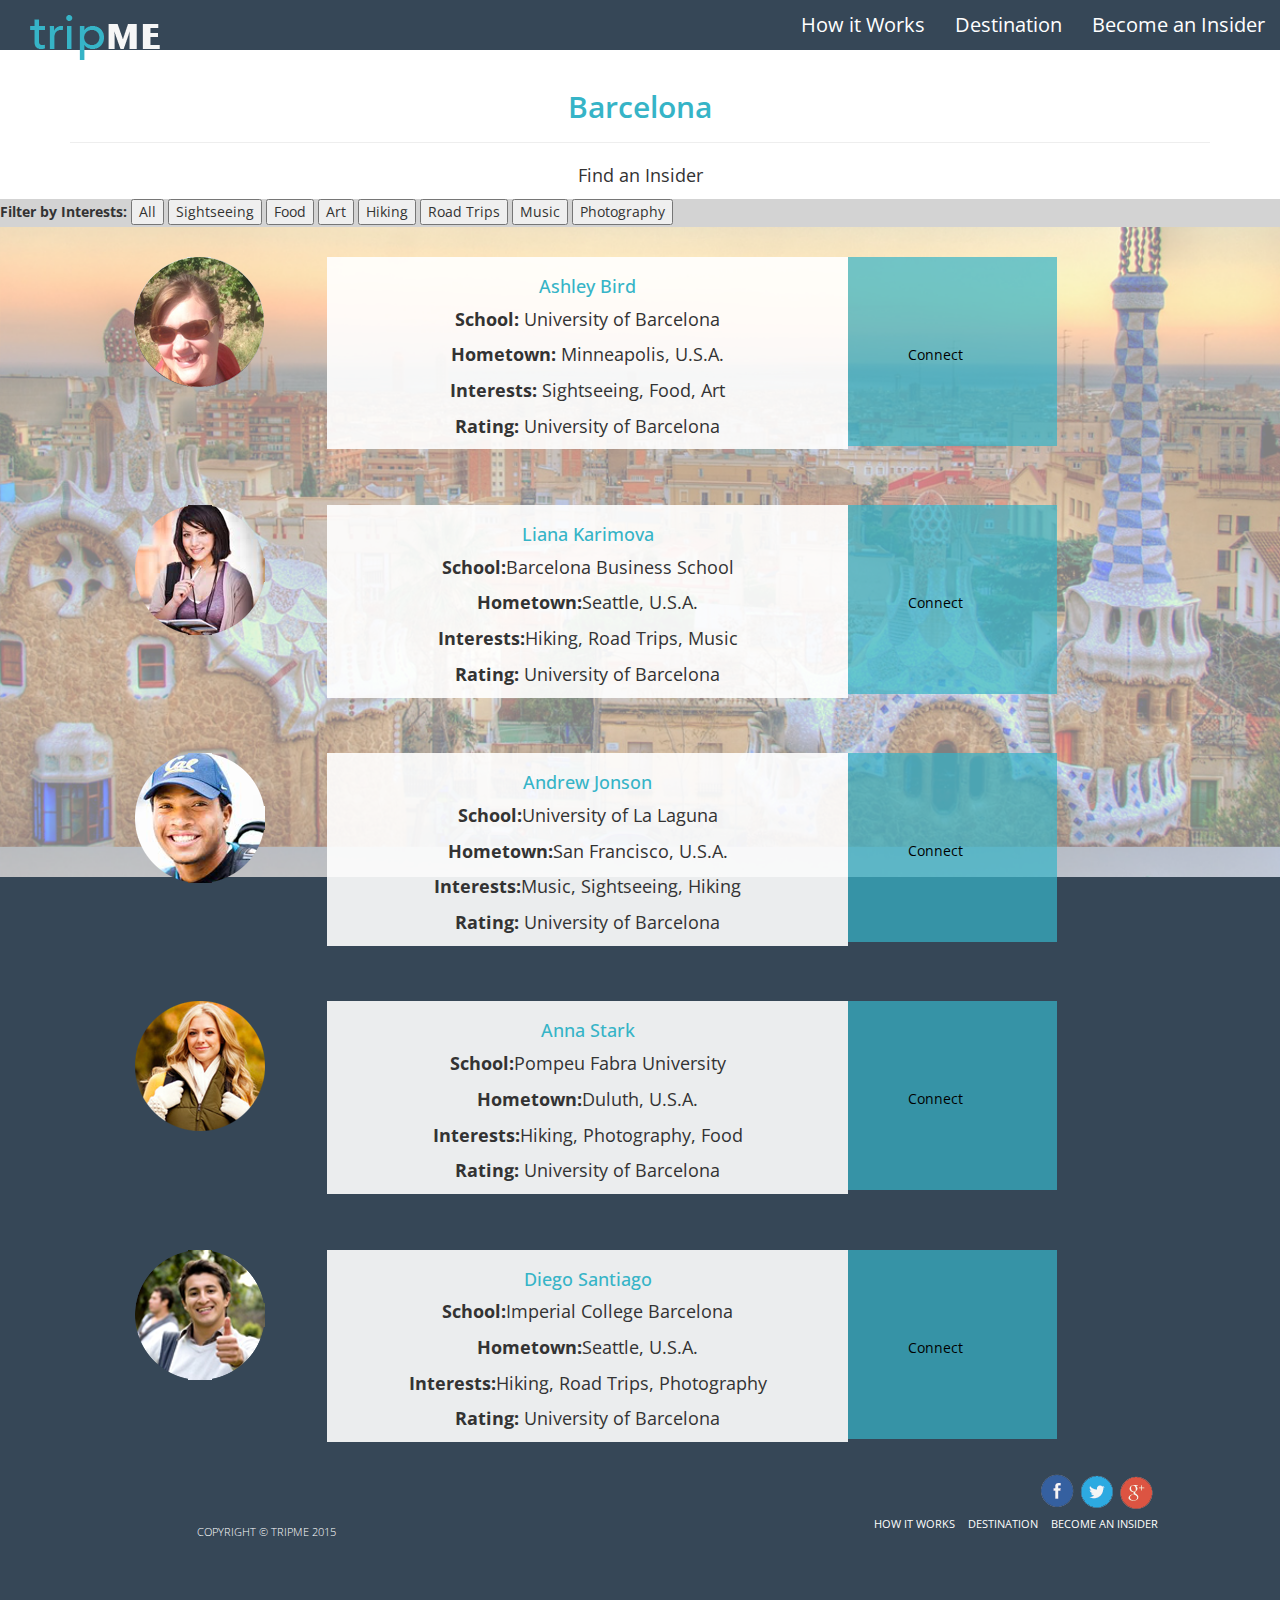
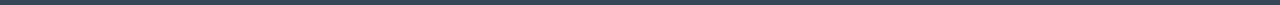
==== Barcelona.html @ d56a4b71 "fixed names and photos" ====
<!DOCTYPE html>
<html>
    <head>
        <meta charset="utf-8">
        <meta http-equiv="X-UA-Compatible" content="IE=edge">
        <title>TripMe</title>
        <meta name="description" content="An interactive getting started guide for Brackets.">

        <link href="css/bootstrap.min.css" rel="stylesheet">
            <link href="css/TripMe.css" rel="stylesheet">
            <link href="css/barcelona.css" rel="stylesheet">
	<link href='http://fonts.googleapis.com/css?family=Open+Sans:400italic,400,600,700' rel='stylesheet' type='text/css'>
    </head>
    <body>
    	<div class= "destinationsHeader">
    <nav class="navbar-default">
  <div class="container-fluid">
    <!-- Brand and toggle get grouped for better mobile display -->
    <div class="navbar-header">
      <a class="navbar-brand" href="index.html"><img src="Images\tripme_logo.png"/></a>
    </div>

    <!-- Collect the nav links, forms, and other content for toggling -->
    <div class="collapse navbar-collapse" id="bs-example-navbar-collapse-1">
      <ul class="nav navbar-nav navbar-right">
        <li><a href="#">How it Works</a></li>
      <ul class="nav navbar-nav navbar-right">
        <li><a href="#">Destination</a></li>
        <li><a href="#">Become an Insider</a></li>
      </ul>
    </div><!-- /.navbar-collapse -->
  </div><!-- /.container-fluid -->
</nav>

</div>
<div class="container">
  <div class="page-header">
    <h1>Barcelona</h1>     
  </div>
  <p>Find an Insider</p>      
  
</div>
<div class="filterBar">
	  <label>Filter by Interests:</label>
  
  <button class="filter" data-filter="all">All</button>
  <button class="filter" data-filter=".sightseeing">Sightseeing</button>
  <button class="filter" data-filter=".food">Food</button>
  <button class="filter" data-filter=".art">Art</button>
  <button class="filter" data-filter=".hiking">Hiking</button>
  <button class="filter" data-filter=".roadTrips">Road Trips</button>
  <button class="filter" data-filter=".music">Music</button>
  <button class="filter" data-filter=".photography">Photography</button>

<div id="Container" class="barcelona-background">
	<div class="col-md-12 barcInsider mix sightseeing food art">
			<div class="col-md-2 col-md-offset-1">
				<img src="Images/ashley.png" />
			</div>
			<div class="col-md-5  meet-insider-info">
				<h2>Ashley Bird</h2>
				<p><b>School:</b> University of Barcelona</p>
				<p><b>Hometown:</b> Minneapolis, U.S.A.</p>
				<p><b>Interests:</b> Sightseeing, Food, Art</p>
				<p><b>Rating:</b> University of Barcelona</p>
			</div>
			<a href="profile.html"><div class="col-md-2 messageInsider"><span>Connect</span></div></a>
		</div>
			<div class="col-md-12 barcInsider mix hiking roadTrips music">
			<div class="col-md-2 col-md-offset-1">
				<img src="Images/woman2.png" />
			</div>
			<div class="col-md-5  meet-insider-info">
				<h2>Liana Karimova</h2>
				<p><b>School:</b>Barcelona Business School</p>
				<p><b>Hometown:</b>Seattle, U.S.A.</p>
				<p><b>Interests:</b>Hiking, Road Trips, Music</p>
				<p><b>Rating:</b> University of Barcelona</p>
			</div>
			<a href="profile.html"><div class="col-md-2 messageInsider"><span>Connect</span></div></a>
		</div>
		<div class="col-md-12 barcInsider mix music sightseeing hiking">
			<div class="col-md-2 col-md-offset-1">
				<img src="Images/man2.png" />
			</div>
			<div class="col-md-5  meet-insider-info">
				<h2>Andrew Jonson</h2>
				<p><b>School:</b>University of La Laguna</p>
				<p><b>Hometown:</b>San Francisco, U.S.A.</p>
				<p><b>Interests:</b>Music, Sightseeing, Hiking</p>
				<p><b>Rating:</b> University of Barcelona</p>
			</div>
			<a href="#"><div class="col-md-2 messageInsider"><span>Connect</span></div></a>
		</div>
		<div class="col-md-12 barcInsider mix hiking photography food">
			<div class="col-md-2 col-md-offset-1">
				<img src="Images/woman1.png" />
			</div>
			<div class="col-md-5  meet-insider-info">
				<h2>Anna Stark</h2>
				<p><b>School:</b>Pompeu Fabra University</p>
				<p><b>Hometown:</b>Duluth, U.S.A.</p>
				<p><b>Interests:</b>Hiking, Photography, Food</p>
				<p><b>Rating:</b> University of Barcelona</p>
			</div>
			<a href="profile.htmll"><div class="col-md-2 messageInsider"><span>Connect</span></div></a>
		</div>
		<div class="col-md-12 barcInsider mix photography roadTrips hiking">
			<div class="col-md-2 col-md-offset-1">
				<img src="Images/man3.png" />
			</div>
			<div class="col-md-5  meet-insider-info">
				<h2>Diego Santiago</h2>
				<p><b>School:</b>Imperial College Barcelona</p>
				<p><b>Hometown:</b>Seattle, U.S.A.</p>
				<p><b>Interests:</b>Hiking, Road Trips, Photography</p>
				<p><b>Rating:</b> University of Barcelona</p>
			</div>
			<a href="profile.html"><div class="col-md-2 messageInsider"><span>Connect</span></div></a>
		</div>
		
		
	</div>
	  <!--Footer Area-->
<div class="footer container-fluid">
		<div class="footercontent row">
			<div class="col-lg-2 col-lg-offset-9 col-md-3 col-md-offset-8 col-sm-3 col-sm-offset-8 col-xs-11 col-xs-offset-1">
				<img src="Images/socialmedia.png" />
			</div>
		</div>
		<div class="row">
			<div class="copyright col-md-3 col-md-offset-1">
				<p>Copyright &copy; TripMe 2015</p>
			</div>
			<div class="footer-nav col-lg-7 col-md-7 col-sm-7 col-xs-11 col-xs-offset-1">
				<ul>
					<li><a href="#">How it Works</a></li>
					<li><a href="#">Destination</a></li>
					<li><a href="#">Become an Insider</a></li>
				</ul>
				</div>
		</div>
	<div class="footerbottom container-fluid"></div>
</div>
	            <!-- jQuery (necessary for Bootstrap's JavaScript plugins) -->
    <script src="https://ajax.googleapis.com/ajax/libs/jquery/1.11.2/jquery.min.js"></script>
    <!-- Include all compiled plugins (below), or include individual files as needed -->
    <script src="js/bootstrap.min.js"></script>
	<script src="js/jquery.mixitup.min.js"></script>
    <script src="js/filter.js"></script>
	</body>
</html>
---- css/TripMe.css ----
body {
	font-family: 'Open Sans', sans-serif;	
}
h1{

	color: #36b4c7;
	text-align: center;
	font-weight: 600;
	font-size: 30px;
}
h2{
	color: #36b4c7;
	text-align: center;
	font-size: 18px;
}
p{
	text-align: center;
	font-size: 18px;
}
.how{
	text-align: center;	
}
.navbar-default {
    background:none;
    
    }
    .navbar-default .navbar-nav > li > a {
     color: white; 
     font-size:20px;
     
    }

.navbar-default .navbar-nav > li > a:hover, .navbar-default .navbar-nav > li > a:focus {
    background-color: none;
    color: #bce6ec;
}
    
.background-image {
	background-image: url("../Images/headerimage.jpg");
	min-height: 500px;
	background-attachment: fixed;

	}

.login {
	margin-top: 80px;
	background-color: rgba(255,255,255,0.5);
}

.meet-insiders {
	background-image: url("../Images/insiderbkg.jpg");
	background-attachment: fixed;
	padding-bottom: 15px;
	background-repeat: no-repeat;

}

.meet-insiders h1 {
	color: white;
	 text-shadow: 1px 1px 1px #000;
}


.meet-insider-info h1 {
	font-size: 1.3em;
	color: #36b4c7;
}
.meet-insider-info {
	background-color: rgba(255,255,255,0.9);
}

.meet-insider-row {
	margin-bottom: 25px;
}

.testmonial {
	margin-bottom: 25px;
}

.testmonial p {
		text-align: left;
}

.footer {
	background-color: #364757;
}

.footercontent {
	margin-top: 25px;
	text-align: right;
}

.copyright p {
	color: white;
	text-transform: uppercase; 
	font-weight: 300;
	margin-top: 12px;
	font-size: .75em;
}

.footerbottom {
	background: url(../images/tripmefooter.png);
	background-repeat: no-repeat;
	background-position: bottom right;
	min-height: 55px;
/* 	background-color: #f7ba17; */
}

/*Footer Nav*/


.footer-nav {
	margin: 0;
}

.footer-nav ul {
	margin: 0;
	padding: 0;
	list-style-type: none;
	text-align: right;
}

.footer-nav ul li {
	display: inline;
	padding-left: 8px;
	margin-left: 1px;
	background: url('../images/nav_icon.png') no-repeat 0px 1px;
}

.footer-nav>ul li:first-child {
background: none;
}

.footer-nav ul li a {
	color: white;
	text-decoration: none;
	text-transform: uppercase;
	font-size: .8em;
}

.footer-nav ul li.active a {
	color: #58595b;
}

.footer-nav ul li a:hover {
	color: #58595b;
}
---- css/barcelona.css ----
.barcelona-background{
	background-image:  url("../Images/barcelona.png");
	height: 650px;
	background-position-y: -200px;
 	background-size: cover;
}
.destinationsHeader{
	background-color: #364757;		
}
.filterBar{
	background-color: lightgrey;
	
}
.barcInsider{
	margin-top: 30px;
	
}
.messageInsider{
	background-color: rgba(54,180,199,0.7);
	height: 189px;
	color: black;
}
.barcelona-background .mix{
  text-align: left;

  margin-bottom: 2%;
  display: none;
}
.barcelona-background span{
	display: inline-block;
	margin-top: 88px;
	margin-left: 45px;
	
}
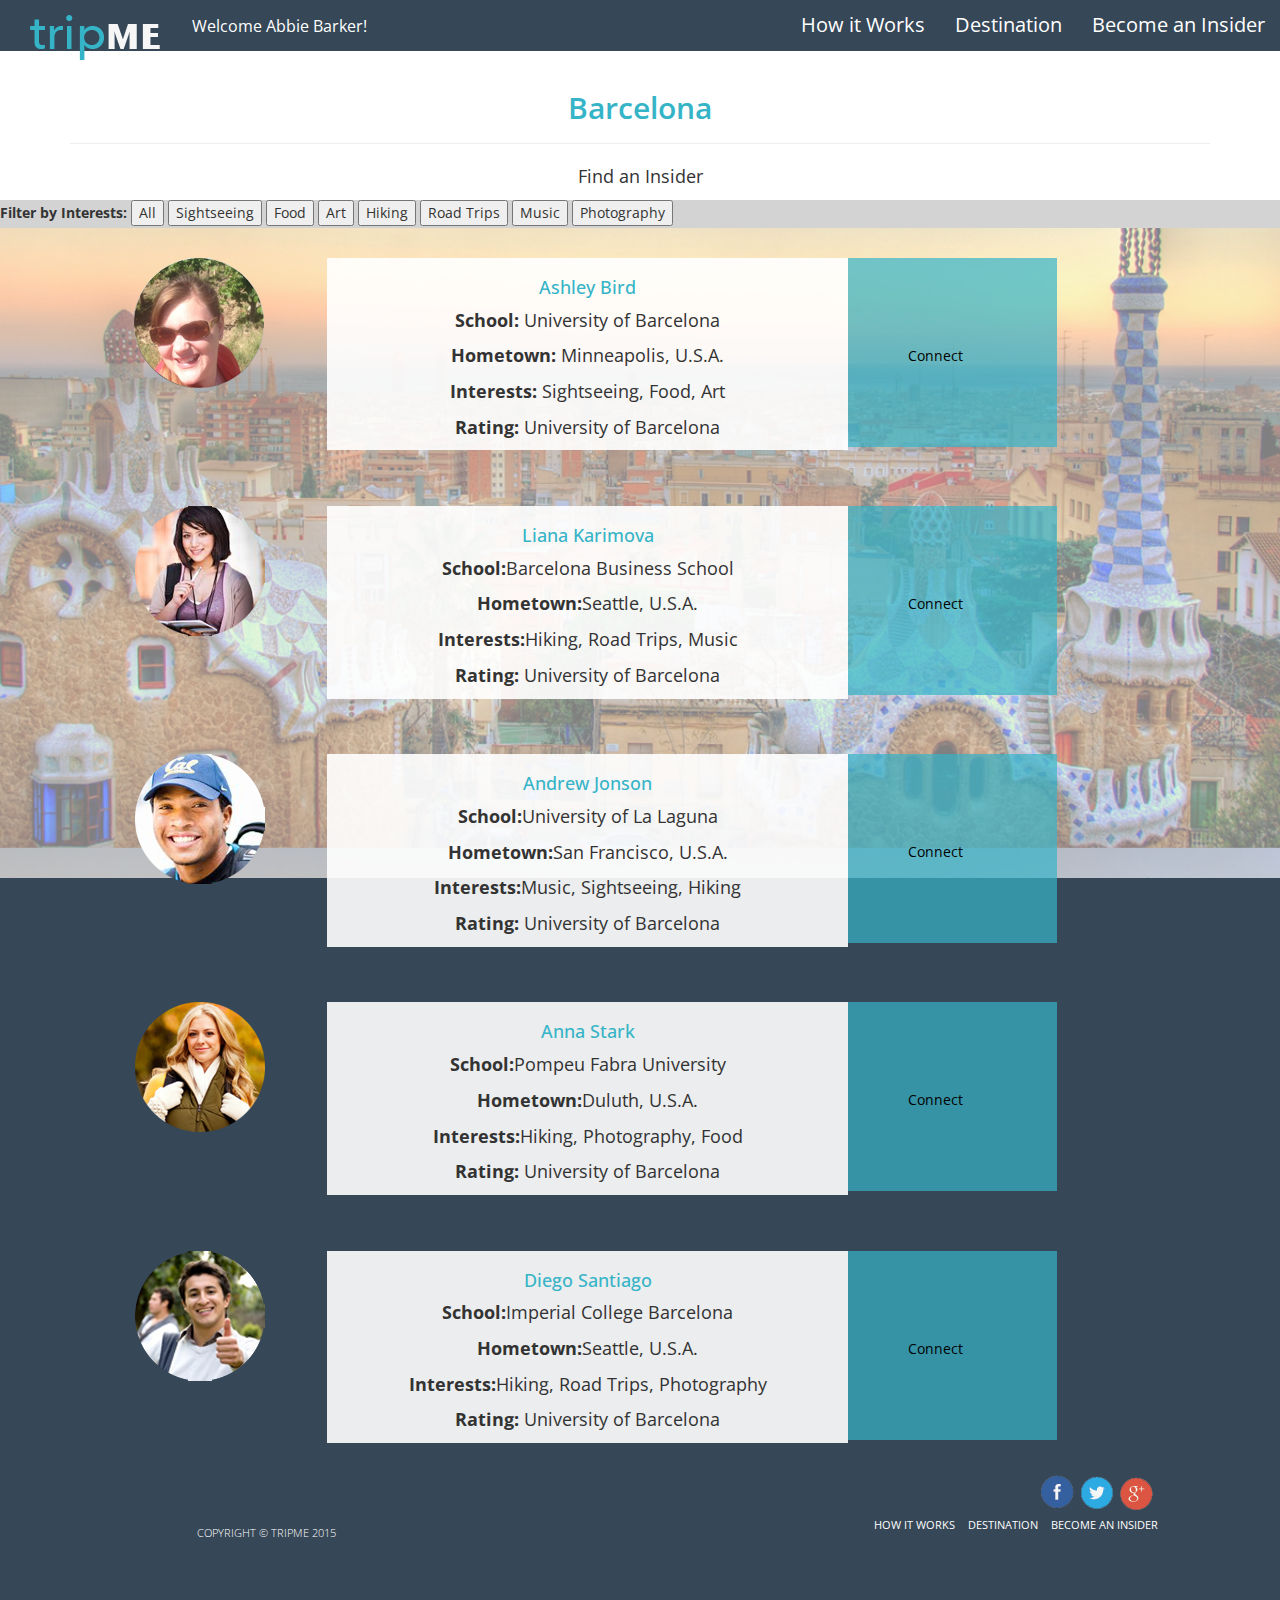
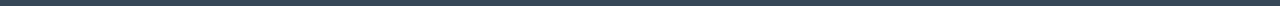
==== commit 879c7199: "Abbie Barker" ====
--- a/Barcelona.html
+++ b/Barcelona.html
@@ -18,10 +18,13 @@
     <!-- Brand and toggle get grouped for better mobile display -->
     <div class="navbar-header">
       <a class="navbar-brand" href="index.html"><img src="Images\tripme_logo.png"/></a>
+      <ul class="nav navbar-nav navbar-right">
+        <li><a href="#"><font size="3">Welcome Abbie Barker!</font></a></li>
     </div>
 
     <!-- Collect the nav links, forms, and other content for toggling -->
     <div class="collapse navbar-collapse" id="bs-example-navbar-collapse-1">
+    	
       <ul class="nav navbar-nav navbar-right">
         <li><a href="#">How it Works</a></li>
       <ul class="nav navbar-nav navbar-right">
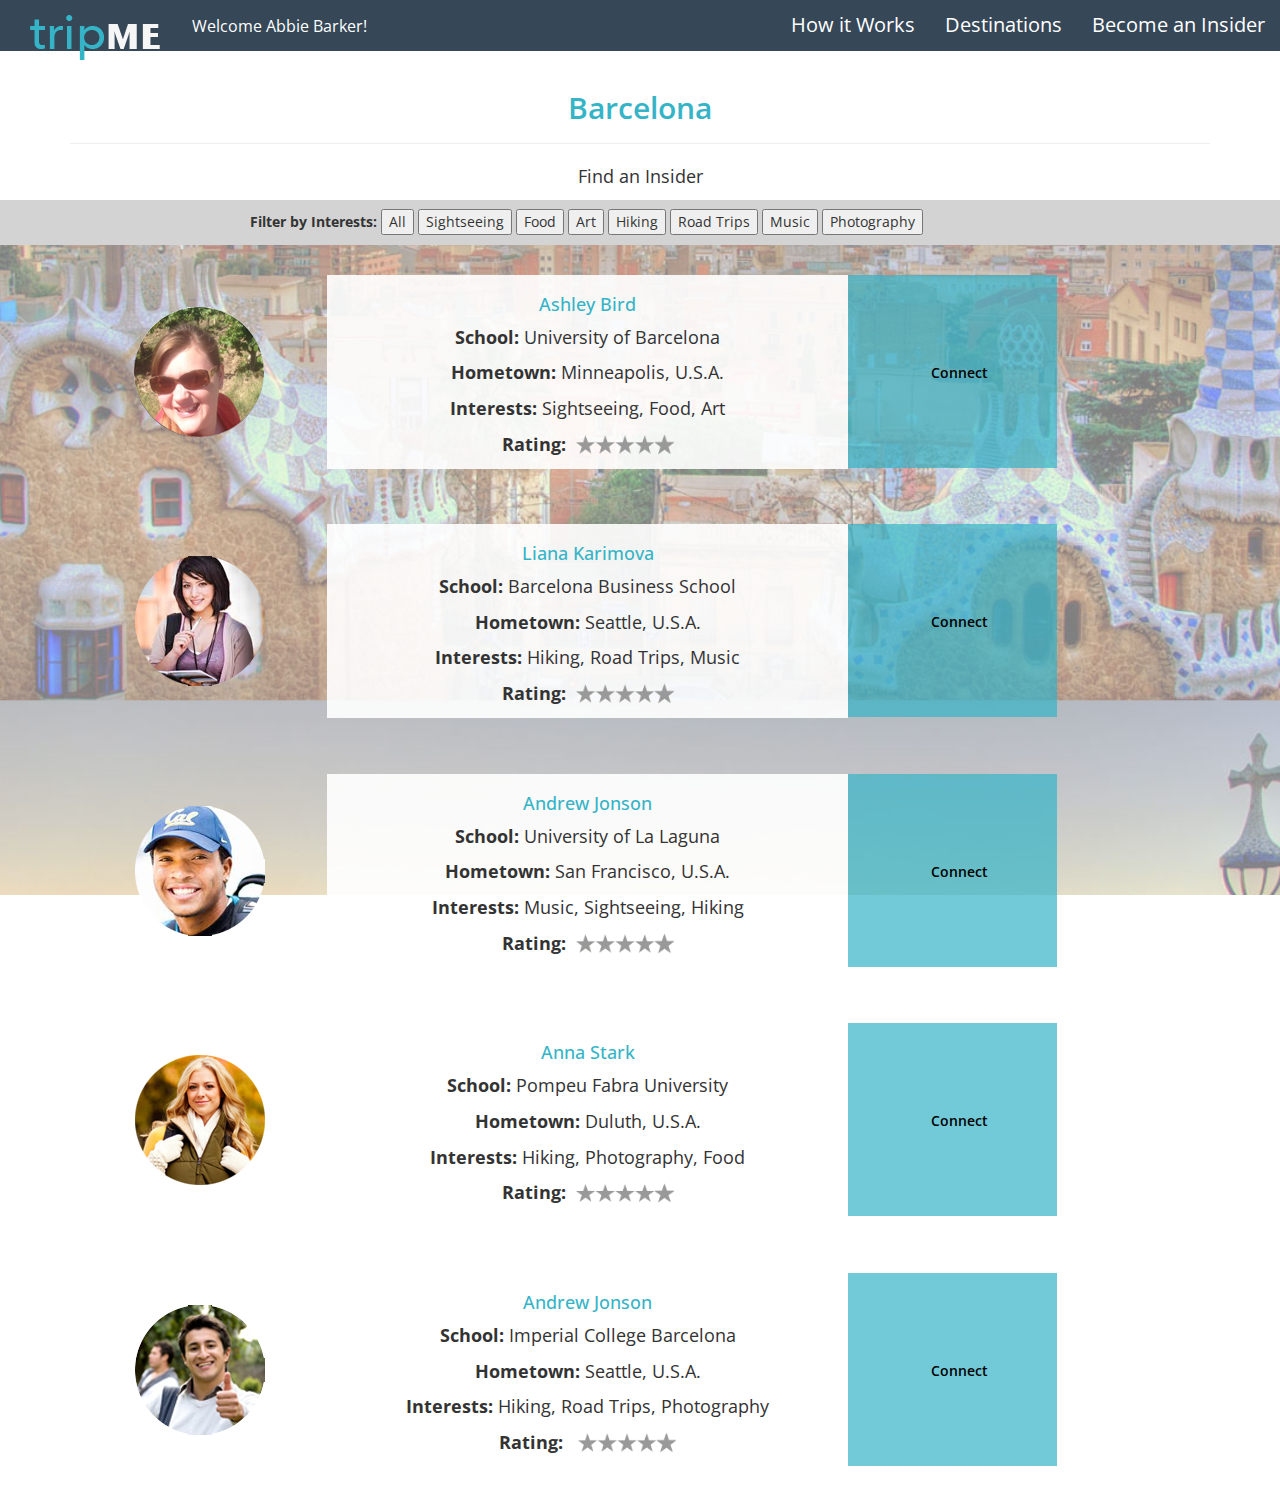
==== commit 0c9cbb50: "Updating barcelona" ====
--- a/Barcelona.html
+++ b/Barcelona.html
@@ -26,9 +26,9 @@
     <div class="collapse navbar-collapse" id="bs-example-navbar-collapse-1">
     	
       <ul class="nav navbar-nav navbar-right">
-        <li><a href="#">How it Works</a></li>
+        <li><a href="index">How it Works</a></li>
       <ul class="nav navbar-nav navbar-right">
-        <li><a href="#">Destination</a></li>
+        <li><a href="destinations">Destinations</a></li>
         <li><a href="#">Become an Insider</a></li>
       </ul>
     </div><!-- /.navbar-collapse -->
@@ -54,77 +54,83 @@
   <button class="filter" data-filter=".roadTrips">Road Trips</button>
   <button class="filter" data-filter=".music">Music</button>
   <button class="filter" data-filter=".photography">Photography</button>
+  </div>
 
 <div id="Container" class="barcelona-background">
 	<div class="col-md-12 barcInsider mix sightseeing food art">
-			<div class="col-md-2 col-md-offset-1">
+			<div class="col-md-2 col-md-offset-1 insider">
 				<img src="Images/ashley.png" />
+
 			</div>
 			<div class="col-md-5  meet-insider-info">
 				<h2>Ashley Bird</h2>
 				<p><b>School:</b> University of Barcelona</p>
 				<p><b>Hometown:</b> Minneapolis, U.S.A.</p>
 				<p><b>Interests:</b> Sightseeing, Food, Art</p>
-				<p><b>Rating:</b> University of Barcelona</p>
+				<p><b>Rating:</b><img src="Images/5stars.png"/></p>
 			</div>
 			<a href="profile.html"><div class="col-md-2 messageInsider"><span>Connect</span></div></a>
 		</div>
 			<div class="col-md-12 barcInsider mix hiking roadTrips music">
-			<div class="col-md-2 col-md-offset-1">
+			<div class="col-md-2 col-md-offset-1 insider">
 				<img src="Images/woman2.png" />
 			</div>
-			<div class="col-md-5  meet-insider-info">
+			<div class="col-md-5  meet-insider-info ">
 				<h2>Liana Karimova</h2>
-				<p><b>School:</b>Barcelona Business School</p>
-				<p><b>Hometown:</b>Seattle, U.S.A.</p>
-				<p><b>Interests:</b>Hiking, Road Trips, Music</p>
-				<p><b>Rating:</b> University of Barcelona</p>
+				<p><b>School:</b> Barcelona Business School</p>
+				<p><b>Hometown:</b> Seattle, U.S.A.</p>
+				<p><b>Interests:</b> Hiking, Road Trips, Music</p>
+				<p><b>Rating:</b><img src="Images/5stars.png"/></p>
 			</div>
 			<a href="profile.html"><div class="col-md-2 messageInsider"><span>Connect</span></div></a>
 		</div>
 		<div class="col-md-12 barcInsider mix music sightseeing hiking">
-			<div class="col-md-2 col-md-offset-1">
+			<div class="col-md-2 col-md-offset-1 insider">
 				<img src="Images/man2.png" />
+
 			</div>
 			<div class="col-md-5  meet-insider-info">
 				<h2>Andrew Jonson</h2>
-				<p><b>School:</b>University of La Laguna</p>
-				<p><b>Hometown:</b>San Francisco, U.S.A.</p>
-				<p><b>Interests:</b>Music, Sightseeing, Hiking</p>
-				<p><b>Rating:</b> University of Barcelona</p>
+				<p><b>School:</b> University of La Laguna</p>
+				<p><b>Hometown:</b> San Francisco, U.S.A.</p>
+				<p><b>Interests:</b> Music, Sightseeing, Hiking</p>
+				<p><b>Rating:</b><img src="Images/5stars.png"/></p>
 			</div>
 			<a href="#"><div class="col-md-2 messageInsider"><span>Connect</span></div></a>
 		</div>
 		<div class="col-md-12 barcInsider mix hiking photography food">
-			<div class="col-md-2 col-md-offset-1">
+			<div class="col-md-2 col-md-offset-1 insider">
 				<img src="Images/woman1.png" />
+
 			</div>
 			<div class="col-md-5  meet-insider-info">
 				<h2>Anna Stark</h2>
-				<p><b>School:</b>Pompeu Fabra University</p>
-				<p><b>Hometown:</b>Duluth, U.S.A.</p>
-				<p><b>Interests:</b>Hiking, Photography, Food</p>
-				<p><b>Rating:</b> University of Barcelona</p>
+				<p><b>School:</b> Pompeu Fabra University</p>
+				<p><b>Hometown:</b> Duluth, U.S.A.</p>
+				<p><b>Interests:</b> Hiking, Photography, Food</p>
+				<p><b>Rating:</b><img src="Images/5stars.png"/></p>
 			</div>
 			<a href="profile.htmll"><div class="col-md-2 messageInsider"><span>Connect</span></div></a>
 		</div>
 		<div class="col-md-12 barcInsider mix photography roadTrips hiking">
-			<div class="col-md-2 col-md-offset-1">
-				<img src="Images/man3.png" />
+
+			<div class="col-md-2 col-md-offset-1 insider">
+				<img src="Images/man3.png"  />
 			</div>
 			<div class="col-md-5  meet-insider-info">
-				<h2>Diego Santiago</h2>
-				<p><b>School:</b>Imperial College Barcelona</p>
-				<p><b>Hometown:</b>Seattle, U.S.A.</p>
-				<p><b>Interests:</b>Hiking, Road Trips, Photography</p>
-				<p><b>Rating:</b> University of Barcelona</p>
+				<h2>Andrew Jonson</h2>
+				<p><b>School:</b> Imperial College Barcelona</p>
+				<p><b>Hometown:</b> Seattle, U.S.A.</p>
+				<p><b>Interests:</b> Hiking, Road Trips, Photography</p>
+				<p><b>Rating:</b> <img src="Images/5stars.png"/></p>
+
 			</div>
 			<a href="profile.html"><div class="col-md-2 messageInsider"><span>Connect</span></div></a>
 		</div>
 		
 		
 	</div>
-	  <!--Footer Area-->
+	  <!--Footer Area
 <div class="footer container-fluid">
 		<div class="footercontent row">
 			<div class="col-lg-2 col-lg-offset-9 col-md-3 col-md-offset-8 col-sm-3 col-sm-offset-8 col-xs-11 col-xs-offset-1">
@@ -144,8 +150,8 @@
 				</div>
 		</div>
 	<div class="footerbottom container-fluid"></div>
-</div>
-	            <!-- jQuery (necessary for Bootstrap's JavaScript plugins) -->
+</div>-->
+	<!-- jQuery (necessary for Bootstrap's JavaScript plugins) -->
     <script src="https://ajax.googleapis.com/ajax/libs/jquery/1.11.2/jquery.min.js"></script>
     <!-- Include all compiled plugins (below), or include individual files as needed -->
     <script src="js/bootstrap.min.js"></script>
--- a/css/barcelona.css
+++ b/css/barcelona.css
@@ -1,23 +1,28 @@
 .barcelona-background{
-	background-image:  url("../Images/barcelona.png");
+	background-image:  url("../Images/barcelona.jpg");
 	height: 650px;
 	background-position-y: -200px;
  	background-size: cover;
+ 	background-attachment:fixed;
 }
 .destinationsHeader{
 	background-color: #364757;		
 }
 .filterBar{
 	background-color: lightgrey;
+	height: 45px;
 	
 }
 .barcInsider{
 	margin-top: 30px;
 	
 }
+.insider {
+	margin-top: 32px;
+}
 .messageInsider{
 	background-color: rgba(54,180,199,0.7);
-	height: 189px;
+	height: 193px;
 	color: black;
 }
 .barcelona-background .mix{
@@ -29,7 +34,17 @@
 .barcelona-background span{
 	display: inline-block;
 	margin-top: 88px;
-	margin-left: 45px;
+	margin-left: 68px;
+	font-weight:600;
 	
 }
+.meet-insider-info img{
+	  width: 20%;
+  margin-left: 10px;
+  margin-bottom: 3px;
+}
+label{
+	margin-top: 12px;
+	margin-left: 250px;
+}
 
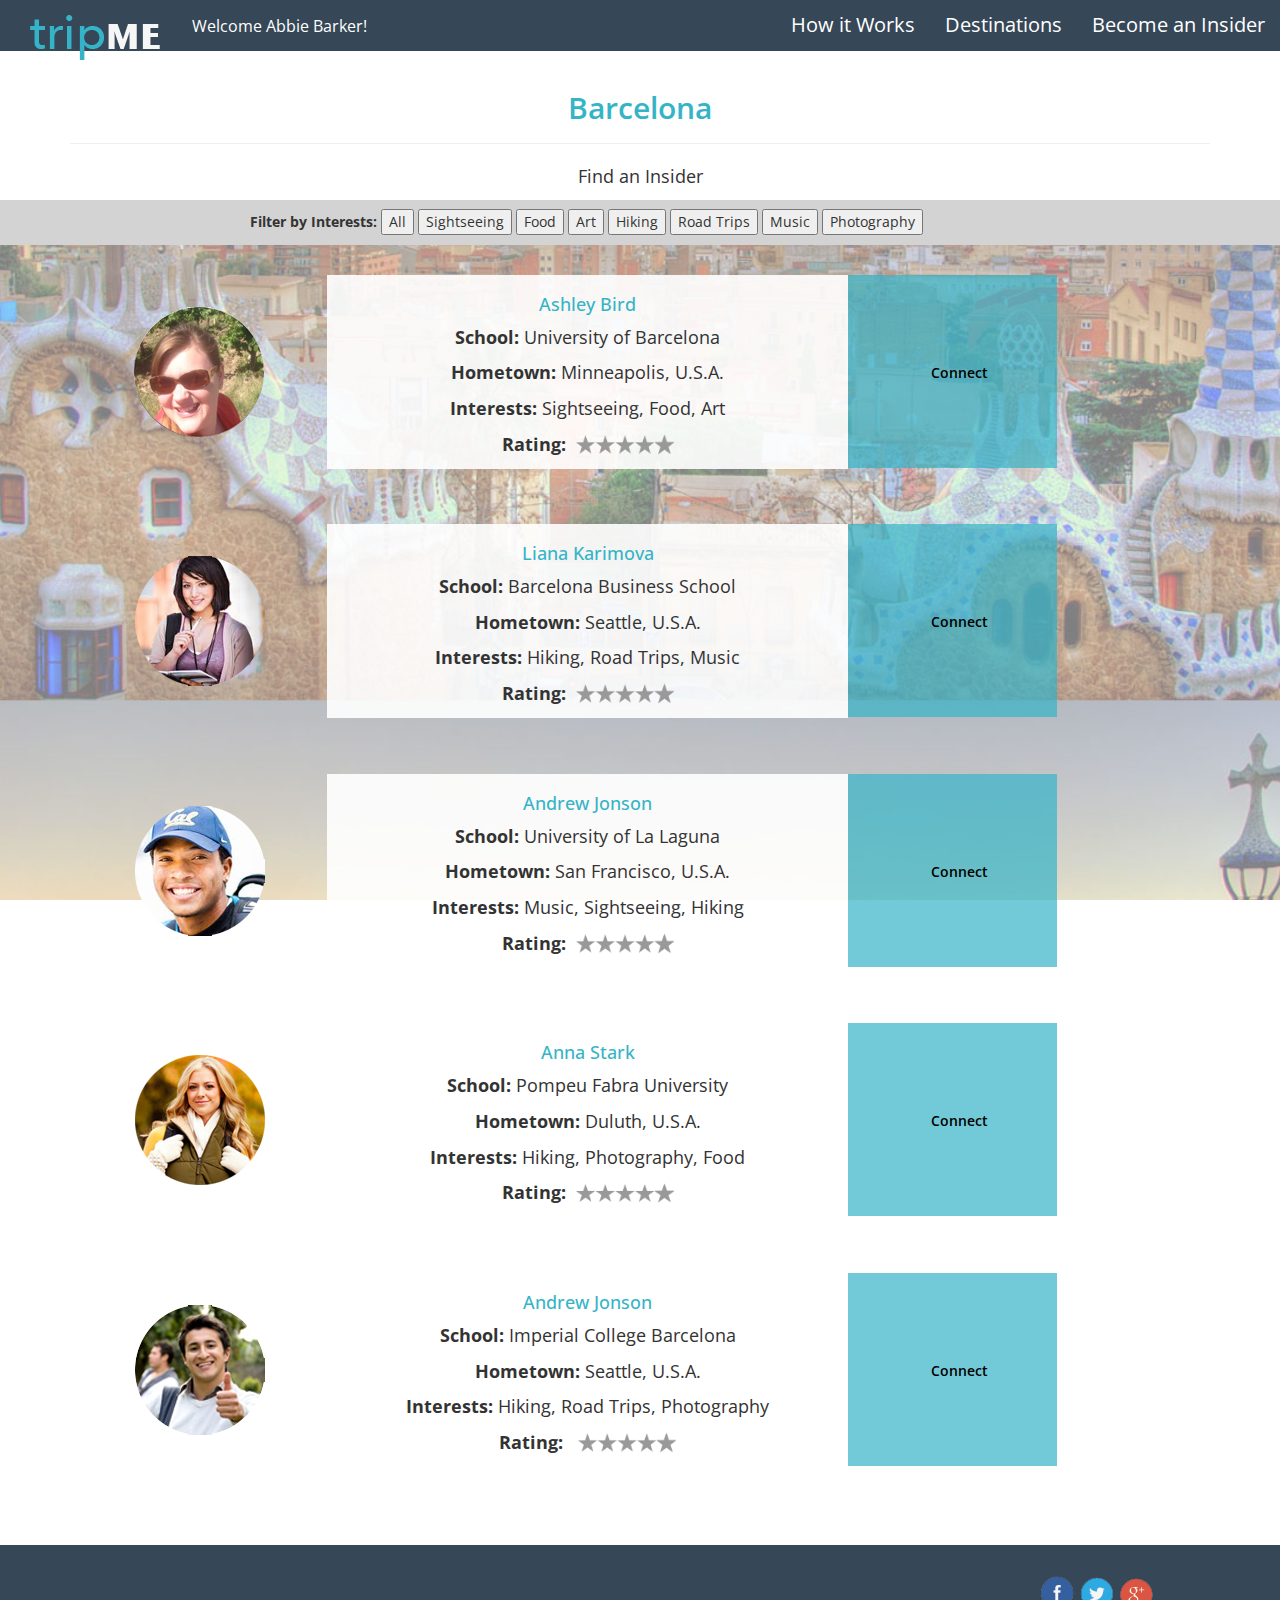
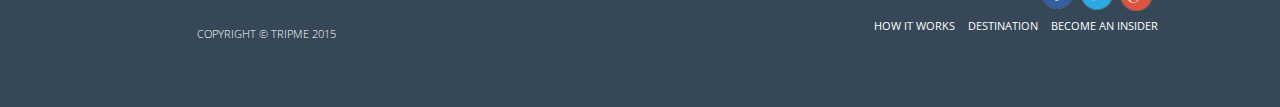
==== commit 1d60189d: "More changes to Barcelona" ====
--- a/Barcelona.html
+++ b/Barcelona.html
@@ -130,7 +130,7 @@
 		
 		
 	</div>
-	  <!--Footer Area
+	  <!--Footer Area-->
 <div class="footer container-fluid">
 		<div class="footercontent row">
 			<div class="col-lg-2 col-lg-offset-9 col-md-3 col-md-offset-8 col-sm-3 col-sm-offset-8 col-xs-11 col-xs-offset-1">
@@ -150,7 +150,7 @@
 				</div>
 		</div>
 	<div class="footerbottom container-fluid"></div>
-</div>-->
+</div>
 	<!-- jQuery (necessary for Bootstrap's JavaScript plugins) -->
     <script src="https://ajax.googleapis.com/ajax/libs/jquery/1.11.2/jquery.min.js"></script>
     <!-- Include all compiled plugins (below), or include individual files as needed -->
--- a/css/barcelona.css
+++ b/css/barcelona.css
@@ -1,6 +1,6 @@
 .barcelona-background{
 	background-image:  url("../Images/barcelona.jpg");
-	height: 650px;
+	height: 1300px;
 	background-position-y: -200px;
  	background-size: cover;
  	background-attachment:fixed;
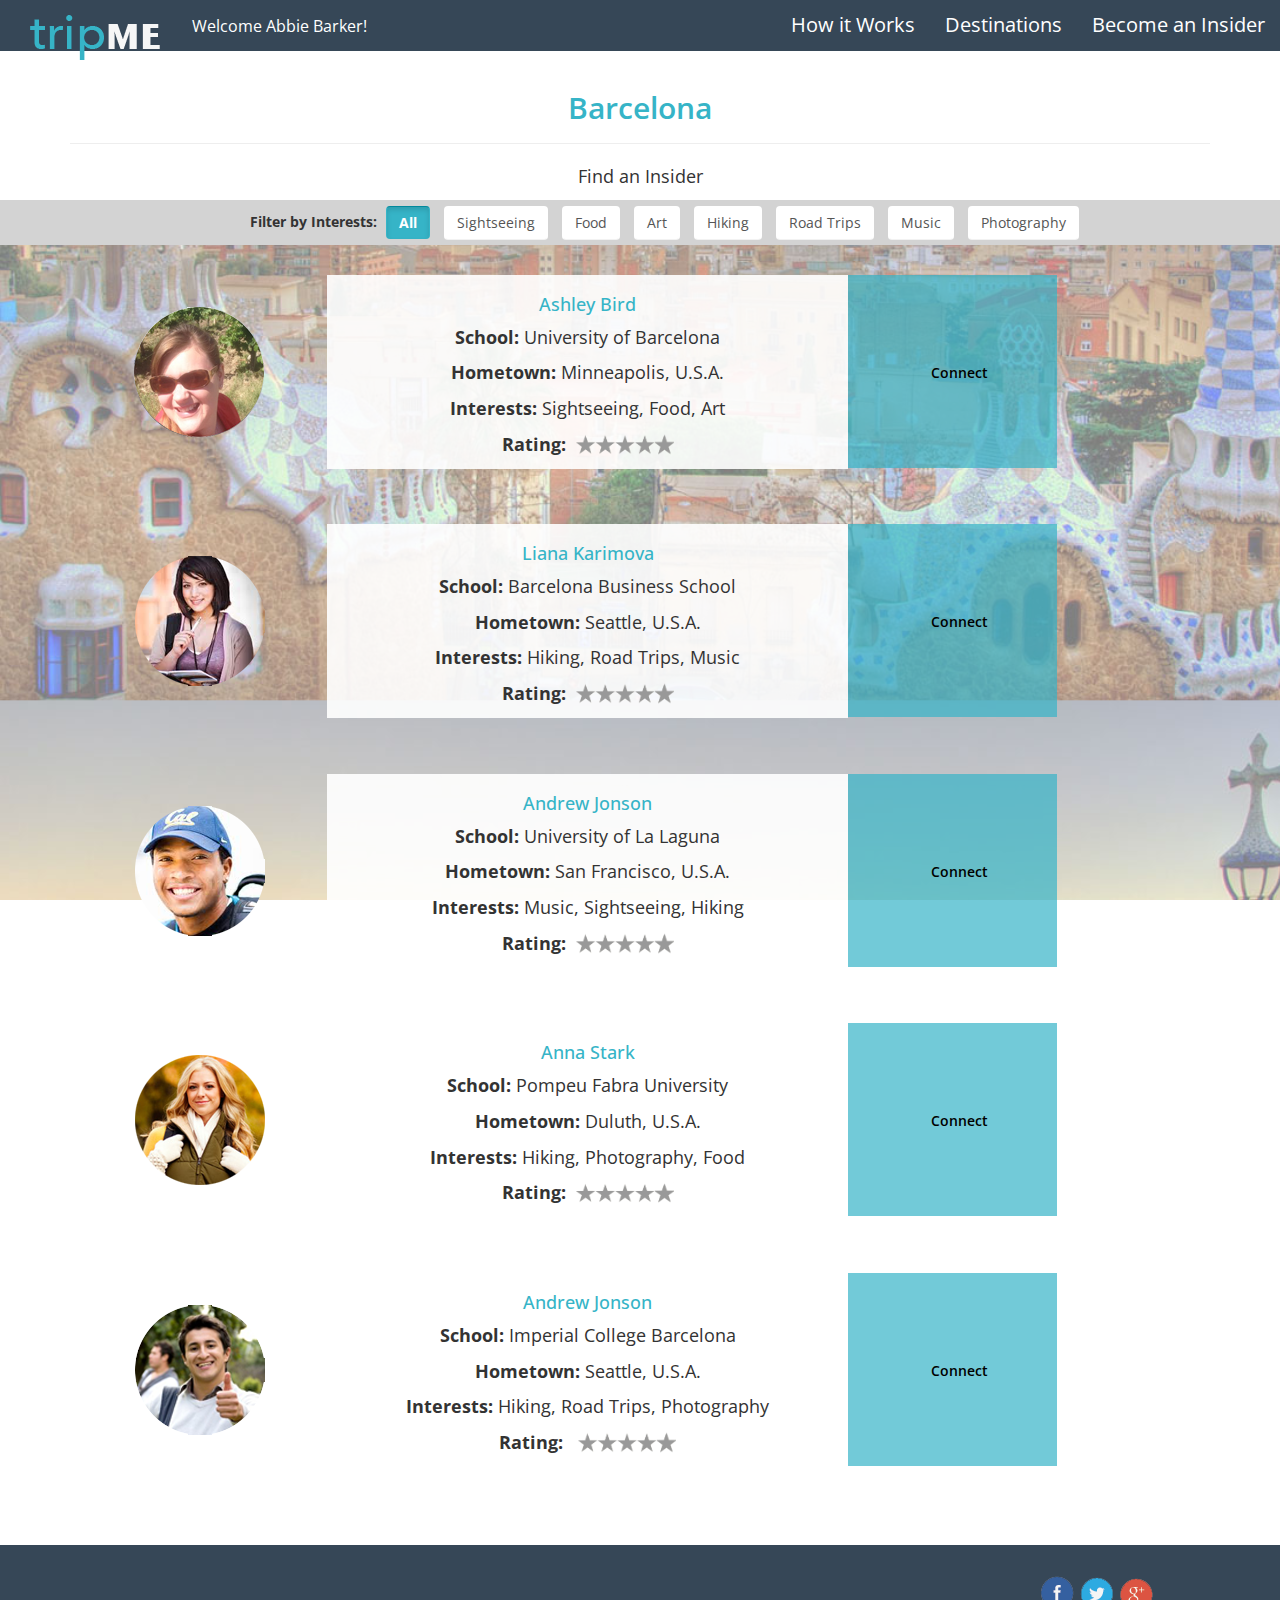
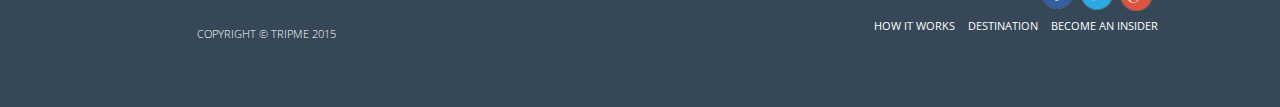
==== commit 143dc157: "Updating barcelona buttons" ====
--- a/Barcelona.html
+++ b/Barcelona.html
@@ -46,14 +46,14 @@
 <div class="filterBar">
 	  <label>Filter by Interests:</label>
   
-  <button class="filter" data-filter="all">All</button>
-  <button class="filter" data-filter=".sightseeing">Sightseeing</button>
-  <button class="filter" data-filter=".food">Food</button>
-  <button class="filter" data-filter=".art">Art</button>
-  <button class="filter" data-filter=".hiking">Hiking</button>
-  <button class="filter" data-filter=".roadTrips">Road Trips</button>
-  <button class="filter" data-filter=".music">Music</button>
-  <button class="filter" data-filter=".photography">Photography</button>
+  <span class="filter btn" data-filter="all">All</span>
+  <span class="filter btn" data-filter=".sightseeing">Sightseeing</span>
+  <span class="filter btn" data-filter=".food">Food</span>
+  <span class="filter btn" data-filter=".art">Art</span>
+  <span class="filter btn" data-filter=".hiking">Hiking</span>
+  <span class="filter btn" data-filter=".roadTrips">Road Trips</span>
+  <span class="filter btn" data-filter=".music">Music</span>
+  <span class="filter btn" data-filter=".photography">Photography</span>
   </div>
 
 <div id="Container" class="barcelona-background">
--- a/css/barcelona.css
+++ b/css/barcelona.css
@@ -47,4 +47,26 @@
 	margin-top: 12px;
 	margin-left: 250px;
 }
+.filterBar .btn.active{
+	  background: #36b4c7;
+  color: white;
+  font-weight: 700;
+  border-top: 1px solid #03899c;
+  border-bottom: 0 none;
+}
+.filterBar .btn.active:hover {
+  color: white;
+}
+.filterBar .btn{
+	display: inline-block;
+  vertical-align: middle;
+  margin: 5px;
+  background: white;
+  color: #555555;
+  border-top: 1px solid transparent;
+  border-bottom: 1px solid #f2f2f2;
+}
+.filterBar .btn:hover {
+  color: #36b4c7;
+}
 
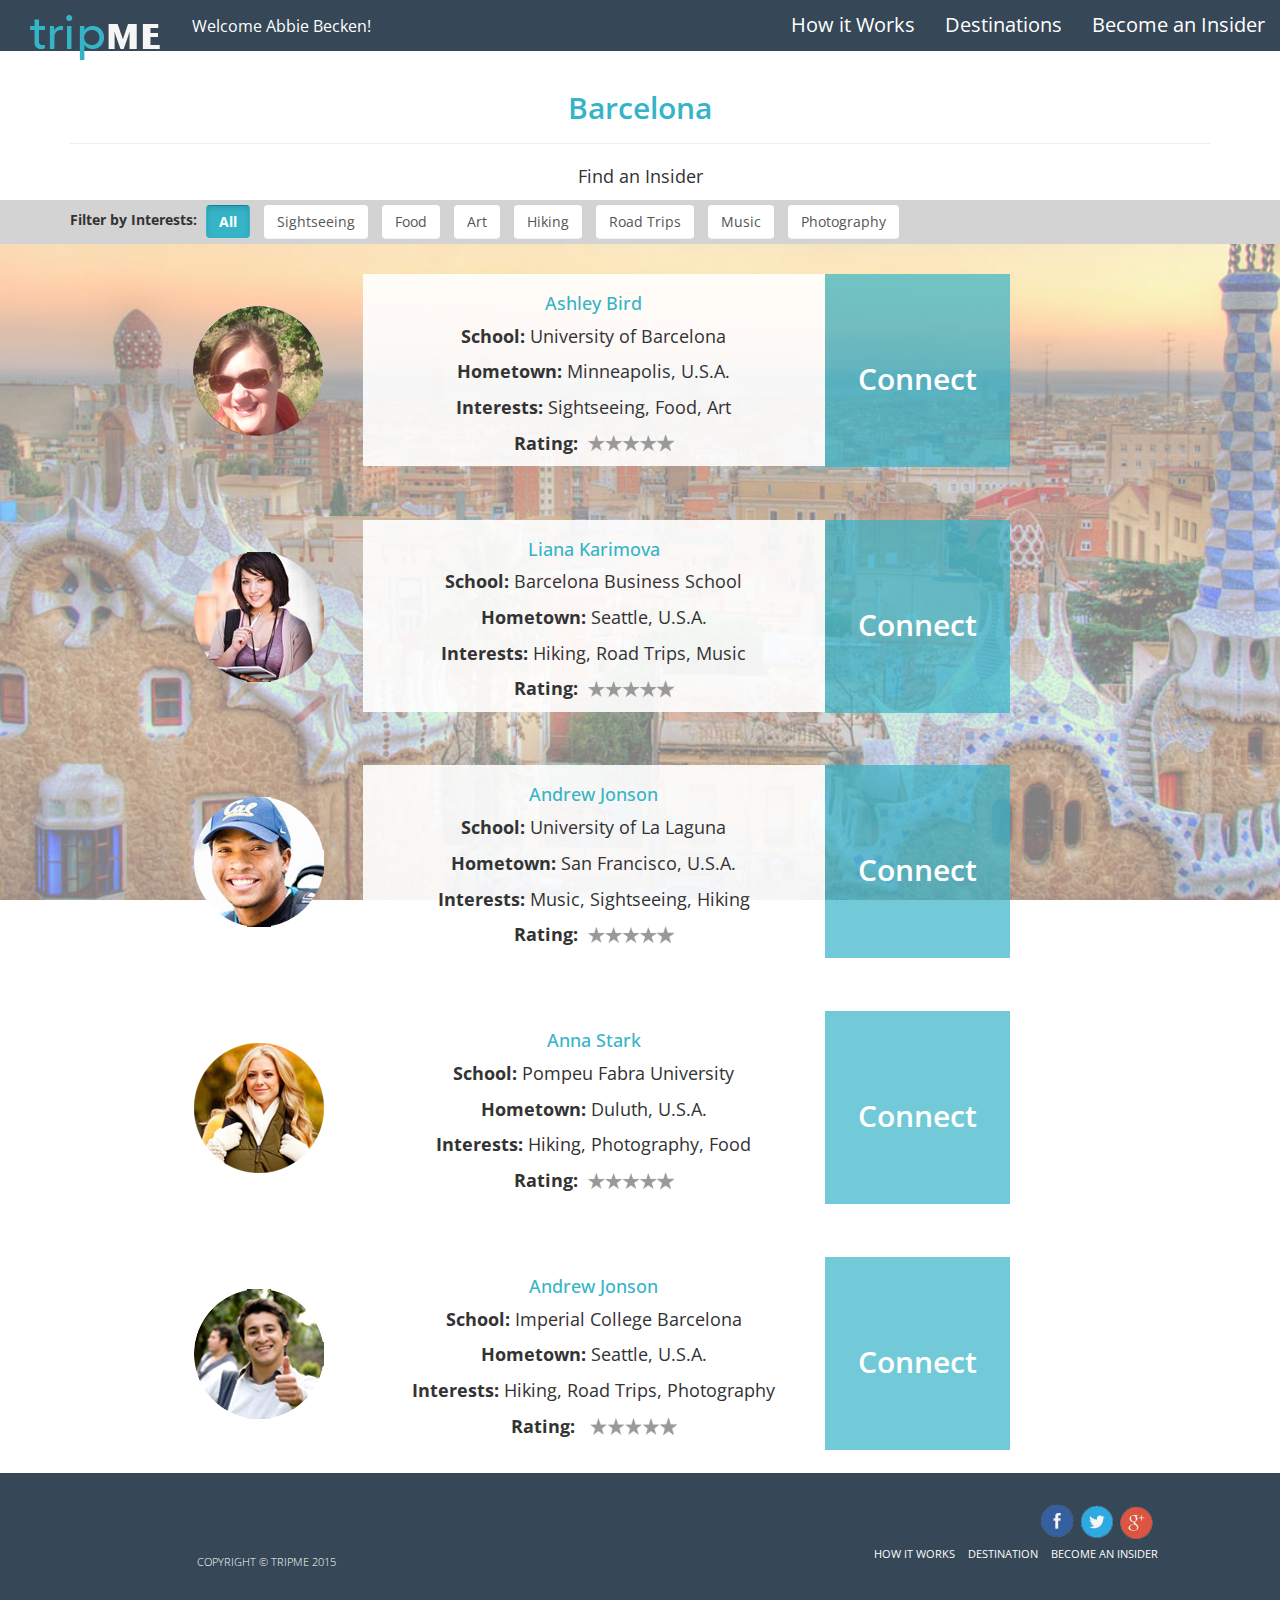
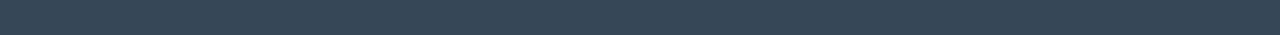
==== commit 49fc7f66: "final" ====
--- a/Barcelona.html
+++ b/Barcelona.html
@@ -19,7 +19,7 @@
     <div class="navbar-header">
       <a class="navbar-brand" href="index.html"><img src="Images\tripme_logo.png"/></a>
       <ul class="nav navbar-nav navbar-right">
-        <li><a href="#"><font size="3">Welcome Abbie Barker!</font></a></li>
+        <li><a href="#"><font size="3">Welcome Abbie Becken!</font></a></li>
     </div>
 
     <!-- Collect the nav links, forms, and other content for toggling -->
@@ -36,6 +36,7 @@
 </nav>
 
 </div>
+
 <div class="container">
   <div class="page-header">
     <h1>Barcelona</h1>     
@@ -43,7 +44,10 @@
   <p>Find an Insider</p>      
   
 </div>
-<div class="filterBar">
+<div class="container-fluid filterBar">
+<div class="container">
+	<div clas="col-md-12 filter-btn">
+
 	  <label>Filter by Interests:</label>
   
   <span class="filter btn" data-filter="all">All</span>
@@ -54,9 +58,13 @@
   <span class="filter btn" data-filter=".roadTrips">Road Trips</span>
   <span class="filter btn" data-filter=".music">Music</span>
   <span class="filter btn" data-filter=".photography">Photography</span>
-  </div>
 
-<div id="Container" class="barcelona-background">
+</div>
+</div>
+</div>
+
+<div id="Container" class="barcelona-background container-fuild">
+	<div class="container">
 	<div class="col-md-12 barcInsider mix sightseeing food art">
 			<div class="col-md-2 col-md-offset-1 insider">
 				<img src="Images/ashley.png" />
@@ -69,7 +77,7 @@
 				<p><b>Interests:</b> Sightseeing, Food, Art</p>
 				<p><b>Rating:</b><img src="Images/5stars.png"/></p>
 			</div>
-			<a href="profile.html"><div class="col-md-2 messageInsider"><span>Connect</span></div></a>
+			<a href="profile.html"><div class="col-md-2 messageInsider"><h3>Connect</h3></div></a>
 		</div>
 			<div class="col-md-12 barcInsider mix hiking roadTrips music">
 			<div class="col-md-2 col-md-offset-1 insider">
@@ -82,7 +90,7 @@
 				<p><b>Interests:</b> Hiking, Road Trips, Music</p>
 				<p><b>Rating:</b><img src="Images/5stars.png"/></p>
 			</div>
-			<a href="profile.html"><div class="col-md-2 messageInsider"><span>Connect</span></div></a>
+			<a href="profile.html"><div class="col-md-2 messageInsider"><h3>Connect</h3></div></a>
 		</div>
 		<div class="col-md-12 barcInsider mix music sightseeing hiking">
 			<div class="col-md-2 col-md-offset-1 insider">
@@ -96,7 +104,7 @@
 				<p><b>Interests:</b> Music, Sightseeing, Hiking</p>
 				<p><b>Rating:</b><img src="Images/5stars.png"/></p>
 			</div>
-			<a href="#"><div class="col-md-2 messageInsider"><span>Connect</span></div></a>
+			<a href="#"><div class="col-md-2 messageInsider"><h3>Connect</h3></div></a>
 		</div>
 		<div class="col-md-12 barcInsider mix hiking photography food">
 			<div class="col-md-2 col-md-offset-1 insider">
@@ -110,7 +118,7 @@
 				<p><b>Interests:</b> Hiking, Photography, Food</p>
 				<p><b>Rating:</b><img src="Images/5stars.png"/></p>
 			</div>
-			<a href="profile.htmll"><div class="col-md-2 messageInsider"><span>Connect</span></div></a>
+			<a href="profile.htmll"><div class="col-md-2 messageInsider"><h3>Connect</h3></div></a>
 		</div>
 		<div class="col-md-12 barcInsider mix photography roadTrips hiking">
 
@@ -125,9 +133,9 @@
 				<p><b>Rating:</b> <img src="Images/5stars.png"/></p>
 
 			</div>
-			<a href="profile.html"><div class="col-md-2 messageInsider"><span>Connect</span></div></a>
+			<a href="profile.html"><div class="col-md-2 messageInsider"><h3>Connect</h3></div></a>
 		</div>
-		
+	</div>
 		
 	</div>
 	  <!--Footer Area-->
--- a/css/TripMe.css
+++ b/css/TripMe.css
@@ -16,6 +16,40 @@
 p{
 	text-align: center;
 	font-size: 18px;
+}
+
+.login h1 {
+	color: #36b4c7;
+	text-align: left;
+	font-weight: 600;
+	font-size: 22px;
+}
+
+.btn-profile {
+	font-family: 'Open Sans', sans-serif;	
+  color: #ffffff;
+  font-size: 12px;
+  background: #36b4c7;
+  padding: 4px 8px;
+  text-decoration: none;
+}
+
+.btn-profile:hover {
+  background: #364757;
+  text-decoration: none;
+  color: white;
+}
+
+
+button, input, select, textarea
+{
+	margin-left: 10px;
+}
+
+.login p {
+		text-align: left;
+	font-size: 12px;
+	margin-right: 5px;
 }
 .how{
 	text-align: center;	
@@ -44,7 +78,8 @@
 
 .login {
 	margin-top: 80px;
-	background-color: rgba(255,255,255,0.5);
+	background-color: rgba(255,255,255,0.8);
+		min-height: 175px;
 }
 
 .meet-insiders {
--- a/css/barcelona.css
+++ b/css/barcelona.css
@@ -1,7 +1,10 @@
+
 .barcelona-background{
 	background-image:  url("../Images/barcelona.jpg");
+/*
 	height: 1300px;
 	background-position-y: -200px;
+*/
  	background-size: cover;
  	background-attachment:fixed;
 }
@@ -10,13 +13,16 @@
 }
 .filterBar{
 	background-color: lightgrey;
-	height: 45px;
 	
 }
 .barcInsider{
 	margin-top: 30px;
-	
 }
+
+.filter-btn {
+	text-align: center;
+}
+
 .insider {
 	margin-top: 32px;
 }
@@ -31,11 +37,12 @@
   margin-bottom: 2%;
   display: none;
 }
-.barcelona-background span{
-	display: inline-block;
+h3 {
 	margin-top: 88px;
-	margin-left: 68px;
 	font-weight:600;
+	color: white;
+	font-size: 30px;
+	text-align: center;
 	
 }
 .meet-insider-info img{
@@ -43,10 +50,12 @@
   margin-left: 10px;
   margin-bottom: 3px;
 }
+/*
 label{
 	margin-top: 12px;
 	margin-left: 250px;
 }
+*/
 .filterBar .btn.active{
 	  background: #36b4c7;
   color: white;
@@ -70,3 +79,54 @@
   color: #36b4c7;
 }
 
+
+/* RESPONSIVE CSS
+-------------------------------------------------- */
+
+/* Extra small devices (phones, less than 768px) */
+@media only screen and (max-width: 767px) {
+
+	.meet-insider-info {
+	padding: 15px;
+}
+
+.messageInsider {
+  height: 57px;
+  padding-top: 11px;
+  }
+  
+  h3 {
+  margin-top: 0;
+
+}
+
+.insider {
+  margin-top: 32px;
+  text-align: center;
+  padding-bottom: 12px;
+  margin-top: -14px;
+}
+
+
+}
+
+/* Small devices (tablets, 768px and up) */
+@media (min-width: 768px) and (max-width: 991px) {
+
+.meet-insider-info {
+	padding: 15px;
+}
+
+}
+	
+/* Medium devices (desktops, 992px and up) */
+@media (min-width: 992px) and (max-width: 1199px) {
+
+
+}
+
+/* Large devices (tablets, 991px and up) */
+@media (min-width: 991px) {
+
+}
+
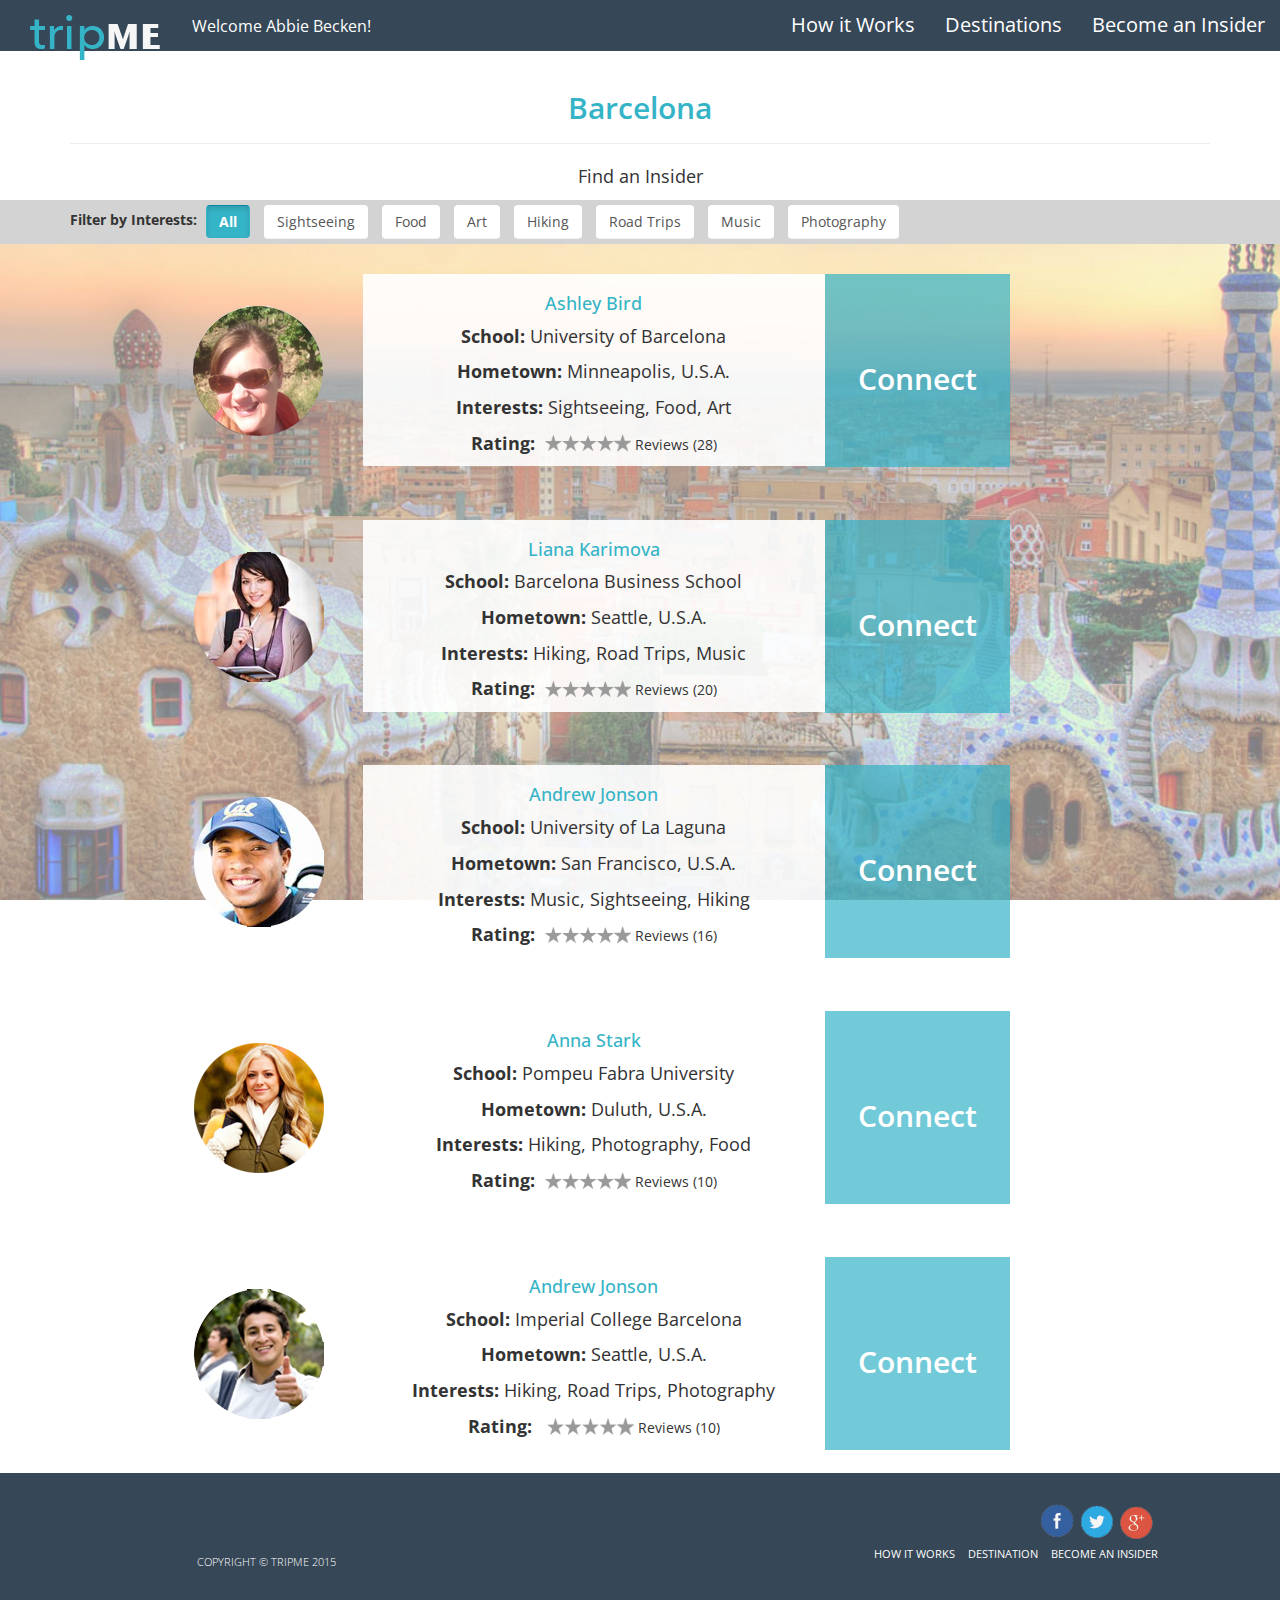
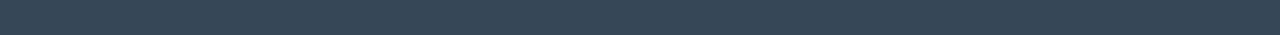
==== commit 8f26388d: "Adding reviews" ====
--- a/Barcelona.html
+++ b/Barcelona.html
@@ -75,7 +75,7 @@
 				<p><b>School:</b> University of Barcelona</p>
 				<p><b>Hometown:</b> Minneapolis, U.S.A.</p>
 				<p><b>Interests:</b> Sightseeing, Food, Art</p>
-				<p><b>Rating:</b><img src="Images/5stars.png"/></p>
+				<p><b>Rating:</b><img src="Images/5stars.png"/><span class="reviews"> Reviews (28)</span></p>
 			</div>
 			<a href="profile.html"><div class="col-md-2 messageInsider"><h3>Connect</h3></div></a>
 		</div>
@@ -88,7 +88,7 @@
 				<p><b>School:</b> Barcelona Business School</p>
 				<p><b>Hometown:</b> Seattle, U.S.A.</p>
 				<p><b>Interests:</b> Hiking, Road Trips, Music</p>
-				<p><b>Rating:</b><img src="Images/5stars.png"/></p>
+				<p><b>Rating:</b><img src="Images/5stars.png"/><span class="reviews"> Reviews (20)</span></p>
 			</div>
 			<a href="profile.html"><div class="col-md-2 messageInsider"><h3>Connect</h3></div></a>
 		</div>
@@ -102,7 +102,7 @@
 				<p><b>School:</b> University of La Laguna</p>
 				<p><b>Hometown:</b> San Francisco, U.S.A.</p>
 				<p><b>Interests:</b> Music, Sightseeing, Hiking</p>
-				<p><b>Rating:</b><img src="Images/5stars.png"/></p>
+				<p><b>Rating:</b><img src="Images/5stars.png"/><span class="reviews"> Reviews (16)</span></p>
 			</div>
 			<a href="#"><div class="col-md-2 messageInsider"><h3>Connect</h3></div></a>
 		</div>
@@ -116,7 +116,7 @@
 				<p><b>School:</b> Pompeu Fabra University</p>
 				<p><b>Hometown:</b> Duluth, U.S.A.</p>
 				<p><b>Interests:</b> Hiking, Photography, Food</p>
-				<p><b>Rating:</b><img src="Images/5stars.png"/></p>
+				<p><b>Rating:</b><img src="Images/5stars.png"/><span class="reviews"> Reviews (10)</span></p>
 			</div>
 			<a href="profile.htmll"><div class="col-md-2 messageInsider"><h3>Connect</h3></div></a>
 		</div>
@@ -130,7 +130,7 @@
 				<p><b>School:</b> Imperial College Barcelona</p>
 				<p><b>Hometown:</b> Seattle, U.S.A.</p>
 				<p><b>Interests:</b> Hiking, Road Trips, Photography</p>
-				<p><b>Rating:</b> <img src="Images/5stars.png"/></p>
+				<p><b>Rating:</b> <img src="Images/5stars.png"/><span class="reviews"> Reviews (10)</span></p>
 
 			</div>
 			<a href="profile.html"><div class="col-md-2 messageInsider"><h3>Connect</h3></div></a>
--- a/css/TripMe.css
+++ b/css/TripMe.css
@@ -23,6 +23,14 @@
 	text-align: left;
 	font-weight: 600;
 	font-size: 22px;
+}
+.meet-insider-info img {
+	width: 85%;
+	height: auto;
+}
+
+.meet-insider-info ul {
+	list-style: none;
 }
 
 .btn-profile {
@@ -180,3 +188,25 @@
 .footer-nav ul li a:hover {
 	color: #58595b;
 }
+
+/* Extra small devices (phones, less than 768px) */
+@media only screen and (max-width: 767px) {
+
+.meet-insider-info img {
+  width: 45%;
+  height: auto;
+  text-align: center;
+}
+
+
+.meet-insider-info {
+  padding: 15px;
+  margin: 10px;
+}
+
+.profile {
+	text-align: center;
+}
+
+
+}
--- a/css/barcelona.css
+++ b/css/barcelona.css
@@ -78,7 +78,9 @@
 .filterBar .btn:hover {
   color: #36b4c7;
 }
-
+.reviews{
+	font-size: 14px;
+}
 
 /* RESPONSIVE CSS
 -------------------------------------------------- */
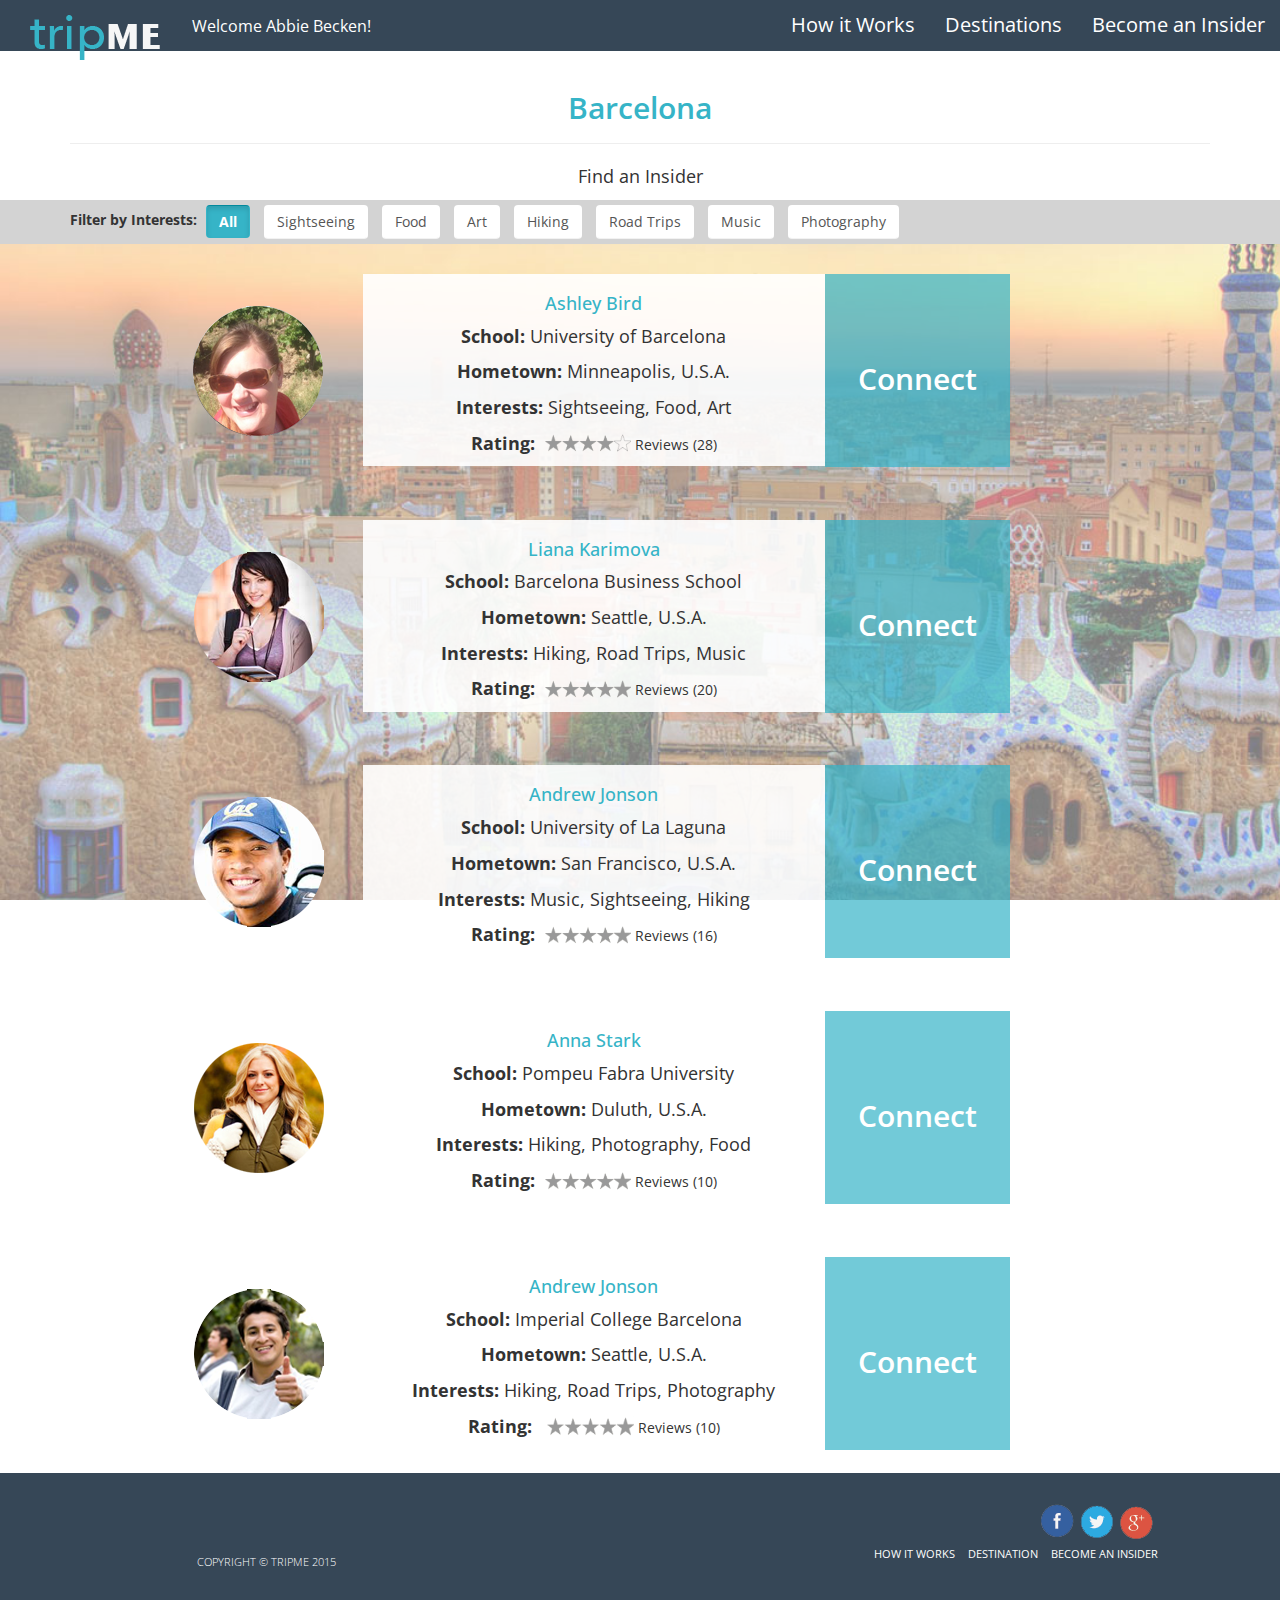
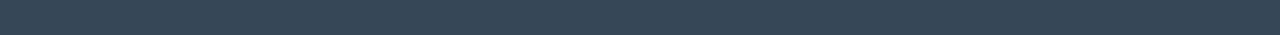
==== commit ea2e2ba7: "changed rating" ====
--- a/Barcelona.html
+++ b/Barcelona.html
@@ -75,7 +75,7 @@
 				<p><b>School:</b> University of Barcelona</p>
 				<p><b>Hometown:</b> Minneapolis, U.S.A.</p>
 				<p><b>Interests:</b> Sightseeing, Food, Art</p>
-				<p><b>Rating:</b><img src="Images/5stars.png"/><span class="reviews"> Reviews (28)</span></p>
+				<p><b>Rating:</b><img src="Images/stars.png"/><span class="reviews"> Reviews (28)</span></p>
 			</div>
 			<a href="profile.html"><div class="col-md-2 messageInsider"><h3>Connect</h3></div></a>
 		</div>
